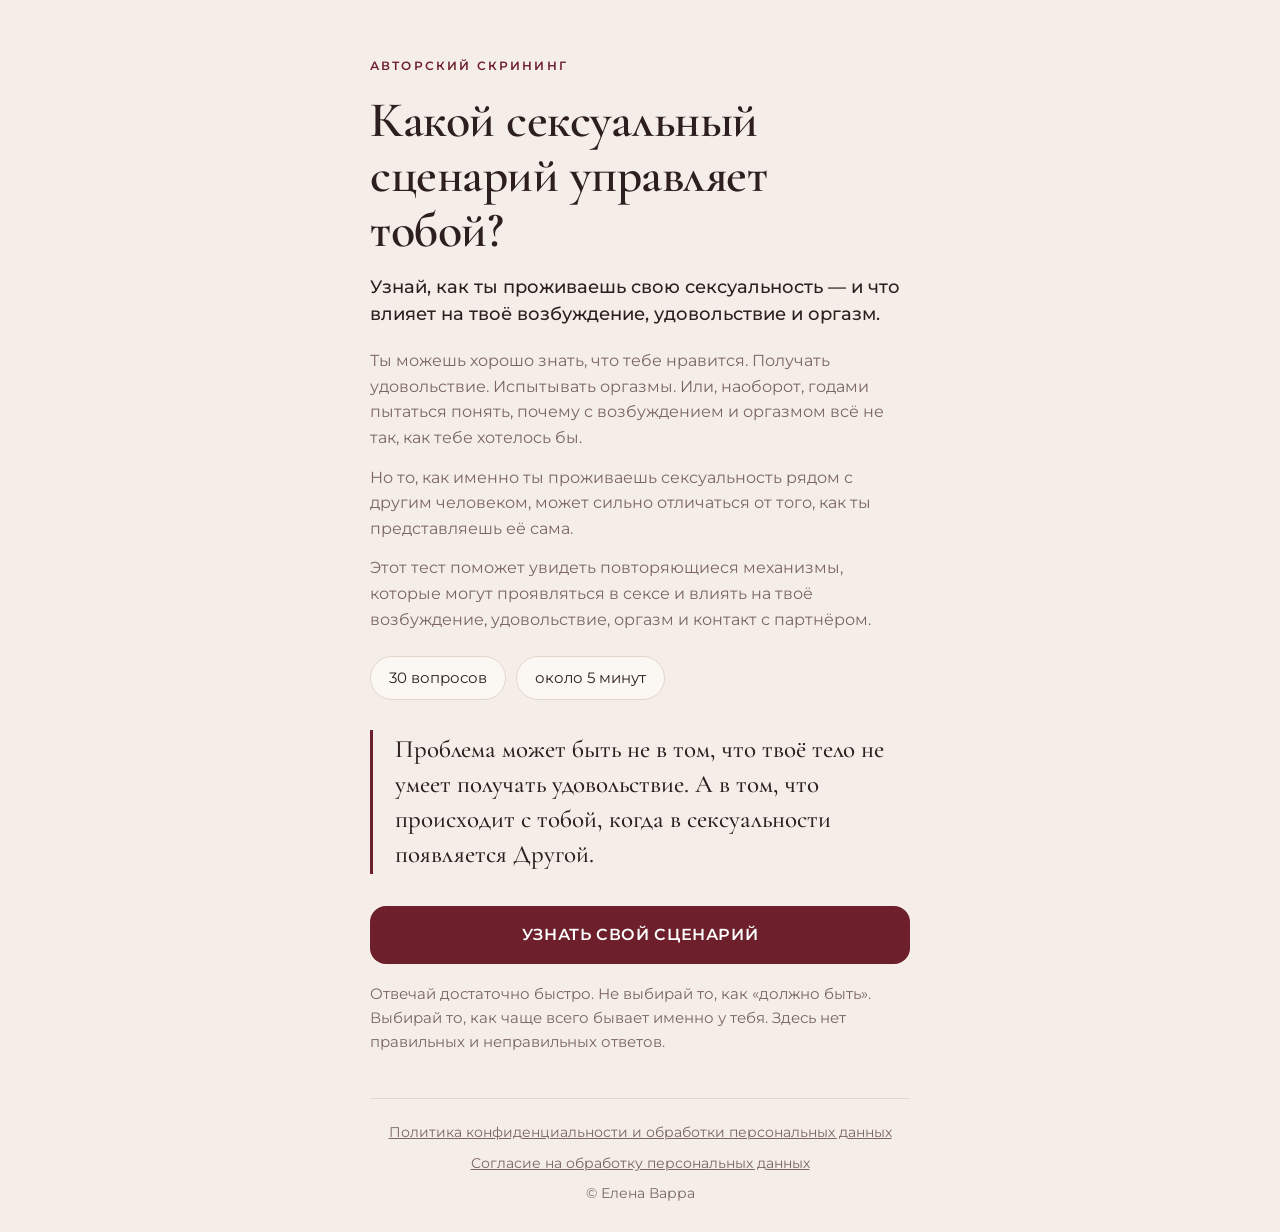
==== index.html @ c5487fa8 "Add files via upload" ====
<!doctype html>
<html lang="ru">
<head>
<meta charset="utf-8">
<meta name="viewport" content="width=device-width, initial-scale=1">
<title>Какой сексуальный сценарий управляет тобой?</title>
<meta name="description" content="Авторский скрининг: узнай, какие сценарии влияют на твоё возбуждение, удовольствие и оргазм.">
<link rel="preload" href="fonts/CormorantGaramond-normal-500-cyrillic.woff2" as="font" type="font/woff2" crossorigin>
<link rel="preload" href="fonts/Montserrat-normal-400-cyrillic.woff2" as="font" type="font/woff2" crossorigin>
<link rel="stylesheet" href="fonts.css">
<link rel="stylesheet" href="style.css">
</head>
<body>
<main class="wrap">
  <p class="loading" id="loading">Загрузка…</p>

  <section id="s-start" hidden>
    <p class="marker" id="start-marker"></p>
    <h1 id="start-title"></h1>
    <p class="subtitle" id="start-subtitle"></p>
    <div class="prose" id="start-texts"></div>
    <div class="chips" id="start-chips"></div>
    <blockquote class="accent" id="start-accent"></blockquote>
    <button class="btn" id="start-btn" type="button"></button>
    <p class="muted" id="start-instruction"></p>
  </section>

  <section id="s-question" hidden>
    <div class="q-top">
      <span class="muted small" id="q-counter"></span>
    </div>
    <div class="progress" aria-hidden="true"><i id="q-bar"></i></div>
    <p class="q-text" id="q-text"></p>
    <div class="options" id="q-options"></div>
    <button class="link-btn" id="q-back" type="button"></button>
  </section>

  <section id="s-form" hidden>
    <h2 id="form-title"></h2>
    <div class="prose" id="form-text"></div>
    <form id="lead-form" novalidate>
      <label class="field-label" for="f-name" id="form-name"></label>
      <input type="text" id="f-name" autocomplete="given-name">
      <span class="field-label" id="form-channel"></span>
      <div class="seg" id="f-methods" role="group"></div>
      <label class="field-label" for="f-contact" id="form-contact"></label>
      <input type="text" id="f-contact" autocomplete="off">
      <label class="consent">
        <input type="checkbox" id="f-consent">
        <span><span id="form-consent"></span> <a href="#consent" id="form-consent-link"></a></span>
      </label>
      <p class="error" id="f-error" role="alert"></p>
      <button class="btn" type="submit" id="form-btn"></button>
    </form>
    <button class="link-btn" id="form-back" type="button"></button>
  </section>

  <section id="s-result" hidden>
    <h1 id="r-title"></h1>
    <div class="prose" id="r-intro"></div>
    <div id="r-cards"></div>
    <p class="transition" id="r-transition"></p>
    <div class="consult" id="consult">
      <h2 id="c-title"></h2>
      <div class="prose" id="c-text"></div>
      <p class="price" id="c-price"></p>
      <button class="btn" id="c-btn" type="button" aria-expanded="false"></button>
      <div class="channels" id="c-channels" hidden>
        <p class="muted small" id="c-choose"></p>
        <div class="channel-grid" id="c-links"></div>
      </div>
    </div>
    <p class="center"><a class="text-link" id="r-channel" target="_blank" rel="noopener"></a></p>
    <p class="center"><button class="link-btn" id="r-restart" type="button"></button></p>
  </section>

  <footer class="footer" id="footer" hidden>
    <a href="#policy" id="footer-policy"></a>
    <a href="#consent" id="footer-consent"></a>
    <span class="muted small" id="footer-copyright"></span>
  </footer>
</main>

<div class="doc" id="doc" hidden role="dialog" aria-modal="true" aria-labelledby="doc-title">
  <div class="doc-inner">
    <button class="doc-close" id="doc-close" type="button" aria-label="Закрыть">×</button>
    <h2 id="doc-title"></h2>
    <div class="prose" id="doc-body"></div>
  </div>
</div>

<script src="config.js"></script>
<script src="content.js"></script>
<script src="app.js"></script>
</body>
</html>
---- fonts.css ----
@font-face {
  font-family: 'Cormorant Garamond';
  font-style: italic;
  font-weight: 500;
  font-display: swap;
  src: url(fonts/CormorantGaramond-italic-500-cyrillic.woff2) format('woff2');
  unicode-range: U+0301, U+0400-045F, U+0490-0491, U+04B0-04B1, U+2116;
}
@font-face {
  font-family: 'Cormorant Garamond';
  font-style: italic;
  font-weight: 500;
  font-display: swap;
  src: url(fonts/CormorantGaramond-italic-500-latin.woff2) format('woff2');
  unicode-range: U+0000-00FF, U+0131, U+0152-0153, U+02BB-02BC, U+02C6, U+02DA, U+02DC, U+0304, U+0308, U+0329, U+2000-206F, U+20AC, U+2122, U+2191, U+2193, U+2212, U+2215, U+FEFF, U+FFFD;
}
@font-face {
  font-family: 'Cormorant Garamond';
  font-style: normal;
  font-weight: 500;
  font-display: swap;
  src: url(fonts/CormorantGaramond-normal-500-cyrillic.woff2) format('woff2');
  unicode-range: U+0301, U+0400-045F, U+0490-0491, U+04B0-04B1, U+2116;
}
@font-face {
  font-family: 'Cormorant Garamond';
  font-style: normal;
  font-weight: 500;
  font-display: swap;
  src: url(fonts/CormorantGaramond-normal-500-latin.woff2) format('woff2');
  unicode-range: U+0000-00FF, U+0131, U+0152-0153, U+02BB-02BC, U+02C6, U+02DA, U+02DC, U+0304, U+0308, U+0329, U+2000-206F, U+20AC, U+2122, U+2191, U+2193, U+2212, U+2215, U+FEFF, U+FFFD;
}
@font-face {
  font-family: 'Cormorant Garamond';
  font-style: normal;
  font-weight: 600;
  font-display: swap;
  src: url(fonts/CormorantGaramond-normal-500-cyrillic.woff2) format('woff2');
  unicode-range: U+0301, U+0400-045F, U+0490-0491, U+04B0-04B1, U+2116;
}
@font-face {
  font-family: 'Cormorant Garamond';
  font-style: normal;
  font-weight: 600;
  font-display: swap;
  src: url(fonts/CormorantGaramond-normal-500-latin.woff2) format('woff2');
  unicode-range: U+0000-00FF, U+0131, U+0152-0153, U+02BB-02BC, U+02C6, U+02DA, U+02DC, U+0304, U+0308, U+0329, U+2000-206F, U+20AC, U+2122, U+2191, U+2193, U+2212, U+2215, U+FEFF, U+FFFD;
}
@font-face {
  font-family: 'Montserrat';
  font-style: normal;
  font-weight: 400;
  font-display: swap;
  src: url(fonts/Montserrat-normal-400-cyrillic.woff2) format('woff2');
  unicode-range: U+0301, U+0400-045F, U+0490-0491, U+04B0-04B1, U+2116;
}
@font-face {
  font-family: 'Montserrat';
  font-style: normal;
  font-weight: 400;
  font-display: swap;
  src: url(fonts/Montserrat-normal-400-latin.woff2) format('woff2');
  unicode-range: U+0000-00FF, U+0131, U+0152-0153, U+02BB-02BC, U+02C6, U+02DA, U+02DC, U+0304, U+0308, U+0329, U+2000-206F, U+20AC, U+2122, U+2191, U+2193, U+2212, U+2215, U+FEFF, U+FFFD;
}
@font-face {
  font-family: 'Montserrat';
  font-style: normal;
  font-weight: 500;
  font-display: swap;
  src: url(fonts/Montserrat-normal-400-cyrillic.woff2) format('woff2');
  unicode-range: U+0301, U+0400-045F, U+0490-0491, U+04B0-04B1, U+2116;
}
@font-face {
  font-family: 'Montserrat';
  font-style: normal;
  font-weight: 500;
  font-display: swap;
  src: url(fonts/Montserrat-normal-400-latin.woff2) format('woff2');
  unicode-range: U+0000-00FF, U+0131, U+0152-0153, U+02BB-02BC, U+02C6, U+02DA, U+02DC, U+0304, U+0308, U+0329, U+2000-206F, U+20AC, U+2122, U+2191, U+2193, U+2212, U+2215, U+FEFF, U+FFFD;
}
@font-face {
  font-family: 'Montserrat';
  font-style: normal;
  font-weight: 600;
  font-display: swap;
  src: url(fonts/Montserrat-normal-400-cyrillic.woff2) format('woff2');
  unicode-range: U+0301, U+0400-045F, U+0490-0491, U+04B0-04B1, U+2116;
}
@font-face {
  font-family: 'Montserrat';
  font-style: normal;
  font-weight: 600;
  font-display: swap;
  src: url(fonts/Montserrat-normal-400-latin.woff2) format('woff2');
  unicode-range: U+0000-00FF, U+0131, U+0152-0153, U+02BB-02BC, U+02C6, U+02DA, U+02DC, U+0304, U+0308, U+0329, U+2000-206F, U+20AC, U+2122, U+2191, U+2193, U+2212, U+2215, U+FEFF, U+FFFD;
}
---- style.css ----
:root {
  --bg: #f5eee8;
  --surface: #fbf8f4;
  --sand: #ecdfd4;
  --text: #2d1f1f;
  --muted: #7b6660;
  --line: #e4d6cb;
  --accent: #6d1f2b;
  --accent-dark: #551622;
  --accent-soft: #f2e4e1;
  --error: #a3362a;
  --serif: "Cormorant Garamond", Georgia, "Times New Roman", serif;
  --sans: "Montserrat", system-ui, -apple-system, "Segoe UI", Roboto, Arial, sans-serif;
}

* { box-sizing: border-box; }
html { -webkit-text-size-adjust: 100%; }
body { margin: 0; background: var(--bg); color: var(--text); font: 400 16px/1.6 var(--sans); }
.wrap { max-width: 580px; margin: 0 auto; padding: 36px 20px 28px; }
[hidden] { display: none !important; }

h1, h2, h3 { font-family: var(--serif); font-weight: 600; line-height: 1.1; margin: 0 0 16px; color: var(--text); }
h1 { font-size: 42px; letter-spacing: -.01em; }
h2 { font-size: 34px; }
h3 { font-size: 30px; }
p { margin: 0 0 14px; }
.prose p { margin: 0 0 14px; }
.muted { color: var(--muted); }
.small { font-size: 14px; }
.center { text-align: center; }
.loading { text-align: center; color: var(--muted); padding: 80px 0; }

.marker { font-size: 12px; font-weight: 600; letter-spacing: .18em; text-transform: uppercase; color: var(--accent); margin-bottom: 18px; }
.subtitle { font-size: 18px; font-weight: 500; line-height: 1.5; margin-bottom: 20px; }
#start-texts { color: var(--muted); }

.chips { display: flex; flex-wrap: wrap; gap: 10px; margin: 24px 0 30px; }
.chip { background: var(--surface); border: 1.5px solid var(--line); border-radius: 999px; padding: 9px 18px; font-size: 15px; }

.accent { margin: 0 0 32px; padding: 2px 0 2px 22px; border-left: 3px solid var(--accent); font-family: var(--serif); font-size: 25px; line-height: 1.4; }

.btn { display: block; width: 100%; min-height: 58px; border: 0; border-radius: 16px; background: var(--accent); color: #fff; font: 600 16px/1.3 var(--sans); letter-spacing: .04em; padding: 16px 20px; cursor: pointer; transition: background .15s; }
.btn:hover { background: var(--accent-dark); }
.btn:focus-visible, .opt:focus-visible, .seg button:focus-visible, .link-btn:focus-visible, a:focus-visible { outline: 3px solid rgba(109, 31, 43, .35); outline-offset: 2px; }
#start-btn + .muted { margin-top: 18px; font-size: 15px; }

.link-btn { appearance: none; border: 0; background: none; color: var(--muted); font: inherit; font-size: 15px; padding: 10px 0; cursor: pointer; }
.link-btn:hover { color: var(--text); }
.text-link { color: var(--accent); font-weight: 500; }

.progress { height: 4px; background: var(--line); border-radius: 99px; overflow: hidden; margin: 10px 0 30px; }
.progress > i { display: block; height: 100%; width: 0; background: var(--accent); transition: width .25s; }
.q-text { font-family: var(--serif); font-size: 27px; font-weight: 500; line-height: 1.3; margin-bottom: 26px; min-height: 3.9em; }
.options { display: grid; gap: 10px; margin-bottom: 14px; }
.opt { display: flex; align-items: center; gap: 14px; width: 100%; min-height: 56px; text-align: left; background: var(--surface); border: 1.5px solid var(--line); border-radius: 14px; padding: 10px 16px; font: inherit; color: inherit; cursor: pointer; transition: border-color .15s, background .15s; }
.opt:hover { border-color: var(--accent); }
.opt.sel { border-color: var(--accent); background: var(--accent-soft); }
.opt b { flex: none; width: 32px; height: 32px; border-radius: 50%; display: grid; place-items: center; background: var(--sand); color: var(--accent); font-weight: 600; }
.opt.sel b { background: var(--accent); color: #fff; }

.field-label { display: block; font-weight: 600; font-size: 15px; margin: 20px 0 8px; }
input[type=text] { width: 100%; min-height: 52px; padding: 12px 16px; border: 1.5px solid var(--line); border-radius: 14px; background: var(--surface); font: inherit; color: inherit; }
input[type=text]:focus { outline: none; border-color: var(--accent); }
.seg { display: grid; grid-template-columns: repeat(4, 1fr); gap: 8px; }
.seg button { min-height: 48px; border: 1.5px solid var(--line); background: var(--surface); border-radius: 12px; padding: 8px 6px; font: inherit; font-size: 14px; color: inherit; cursor: pointer; }
.seg button.sel { border-color: var(--accent); background: var(--accent-soft); font-weight: 600; }
.consent { display: flex; gap: 12px; align-items: flex-start; margin: 22px 0 6px; font-size: 14px; color: var(--muted); cursor: pointer; }
.consent input { flex: none; width: 20px; height: 20px; margin: 1px 0 0; accent-color: var(--accent); }
.consent a { color: var(--accent); }
.error { color: var(--error); font-size: 14px; min-height: 22px; margin: 6px 0 12px; }
#form-back { margin-top: 8px; }

.card { background: var(--surface); border: 1.5px solid var(--line); border-radius: 22px; padding: 26px 22px; margin: 22px 0; }
.card h3 { color: var(--accent); margin-bottom: 18px; }
.label { font-size: 12px; font-weight: 600; letter-spacing: .14em; text-transform: uppercase; color: var(--muted); margin: 0 0 8px; }
.program { margin: 0 0 22px; padding-left: 18px; border-left: 3px solid var(--accent); font-family: var(--serif); font-style: italic; font-size: 23px; line-height: 1.35; }
.reflect { background: var(--sand); border-radius: 16px; padding: 18px 18px 6px; margin-top: 20px; }
.reflect p:last-child { font-family: var(--serif); font-style: italic; font-size: 21px; line-height: 1.4; }
.transition { font-family: var(--serif); font-size: 25px; line-height: 1.35; text-align: center; margin: 34px 8px; }

.consult { background: var(--surface); border: 1.5px solid var(--accent); border-radius: 22px; padding: 28px 22px; margin: 30px 0 24px; }
.consult h2 { font-size: 32px; }
.price { font-weight: 600; font-size: 17px; margin: 18px 0 16px; }
.channels { margin-top: 18px; }
.channel-grid { display: grid; grid-template-columns: repeat(3, 1fr); gap: 8px; }
.channel-grid a { display: flex; align-items: center; justify-content: center; min-height: 50px; border: 1.5px solid var(--line); border-radius: 12px; background: #fff; color: var(--text); font-weight: 600; font-size: 14px; text-decoration: none; }
.channel-grid a:hover { border-color: var(--accent); color: var(--accent); }

.footer { display: flex; flex-direction: column; align-items: center; gap: 8px; margin-top: 44px; padding-top: 22px; border-top: 1px solid var(--line); text-align: center; font-size: 14px; }
.footer a { color: var(--muted); }

.doc { position: fixed; inset: 0; background: var(--bg); overflow-y: auto; z-index: 10; }
.doc-inner { max-width: 680px; margin: 0 auto; padding: 56px 20px 40px; position: relative; }
.doc-close { position: absolute; top: 12px; right: 12px; width: 44px; height: 44px; border: 0; background: none; font-size: 32px; line-height: 1; color: var(--muted); cursor: pointer; }
.doc h2 { font-size: 30px; padding-right: 36px; }

@media (min-width: 640px) {
  .wrap { padding-top: 56px; }
  h1 { font-size: 50px; }
  .q-text { font-size: 30px; }
}
@media (max-width: 420px) {
  h1 { font-size: 36px; }
  h2 { font-size: 30px; }
  .seg { grid-template-columns: repeat(2, 1fr); }
  .channel-grid { grid-template-columns: 1fr; }
  .accent { font-size: 23px; }
}
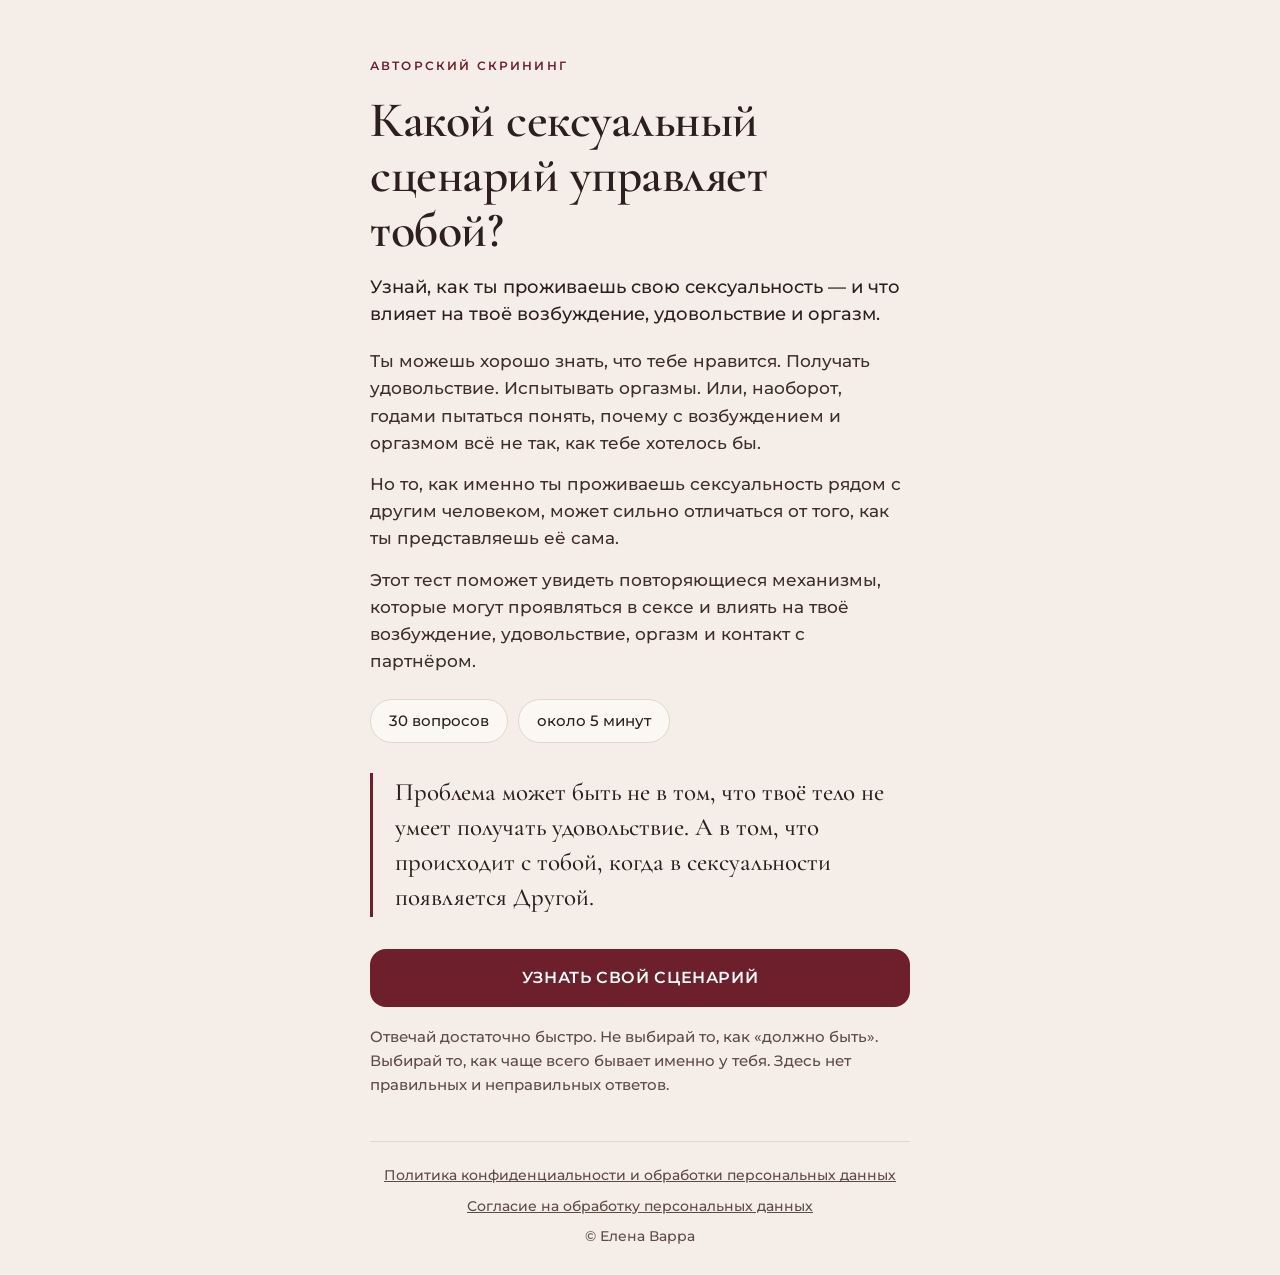
==== commit d48778c6: "Add files via upload" ====
--- a/index.html
+++ b/index.html
@@ -1,96 +1,96 @@
-<!doctype html>
-<html lang="ru">
-<head>
-<meta charset="utf-8">
-<meta name="viewport" content="width=device-width, initial-scale=1">
-<title>Какой сексуальный сценарий управляет тобой?</title>
-<meta name="description" content="Авторский скрининг: узнай, какие сценарии влияют на твоё возбуждение, удовольствие и оргазм.">
-<link rel="preload" href="fonts/CormorantGaramond-normal-500-cyrillic.woff2" as="font" type="font/woff2" crossorigin>
-<link rel="preload" href="fonts/Montserrat-normal-400-cyrillic.woff2" as="font" type="font/woff2" crossorigin>
-<link rel="stylesheet" href="fonts.css">
-<link rel="stylesheet" href="style.css">
-</head>
-<body>
-<main class="wrap">
-  <p class="loading" id="loading">Загрузка…</p>
-
-  <section id="s-start" hidden>
-    <p class="marker" id="start-marker"></p>
-    <h1 id="start-title"></h1>
-    <p class="subtitle" id="start-subtitle"></p>
-    <div class="prose" id="start-texts"></div>
-    <div class="chips" id="start-chips"></div>
-    <blockquote class="accent" id="start-accent"></blockquote>
-    <button class="btn" id="start-btn" type="button"></button>
-    <p class="muted" id="start-instruction"></p>
-  </section>
-
-  <section id="s-question" hidden>
-    <div class="q-top">
-      <span class="muted small" id="q-counter"></span>
-    </div>
-    <div class="progress" aria-hidden="true"><i id="q-bar"></i></div>
-    <p class="q-text" id="q-text"></p>
-    <div class="options" id="q-options"></div>
-    <button class="link-btn" id="q-back" type="button"></button>
-  </section>
-
-  <section id="s-form" hidden>
-    <h2 id="form-title"></h2>
-    <div class="prose" id="form-text"></div>
-    <form id="lead-form" novalidate>
-      <label class="field-label" for="f-name" id="form-name"></label>
-      <input type="text" id="f-name" autocomplete="given-name">
-      <span class="field-label" id="form-channel"></span>
-      <div class="seg" id="f-methods" role="group"></div>
-      <label class="field-label" for="f-contact" id="form-contact"></label>
-      <input type="text" id="f-contact" autocomplete="off">
-      <label class="consent">
-        <input type="checkbox" id="f-consent">
-        <span><span id="form-consent"></span> <a href="#consent" id="form-consent-link"></a></span>
-      </label>
-      <p class="error" id="f-error" role="alert"></p>
-      <button class="btn" type="submit" id="form-btn"></button>
-    </form>
-    <button class="link-btn" id="form-back" type="button"></button>
-  </section>
-
-  <section id="s-result" hidden>
-    <h1 id="r-title"></h1>
-    <div class="prose" id="r-intro"></div>
-    <div id="r-cards"></div>
-    <p class="transition" id="r-transition"></p>
-    <div class="consult" id="consult">
-      <h2 id="c-title"></h2>
-      <div class="prose" id="c-text"></div>
-      <p class="price" id="c-price"></p>
-      <button class="btn" id="c-btn" type="button" aria-expanded="false"></button>
-      <div class="channels" id="c-channels" hidden>
-        <p class="muted small" id="c-choose"></p>
-        <div class="channel-grid" id="c-links"></div>
-      </div>
-    </div>
-    <p class="center"><a class="text-link" id="r-channel" target="_blank" rel="noopener"></a></p>
-    <p class="center"><button class="link-btn" id="r-restart" type="button"></button></p>
-  </section>
-
-  <footer class="footer" id="footer" hidden>
-    <a href="#policy" id="footer-policy"></a>
-    <a href="#consent" id="footer-consent"></a>
-    <span class="muted small" id="footer-copyright"></span>
-  </footer>
-</main>
-
-<div class="doc" id="doc" hidden role="dialog" aria-modal="true" aria-labelledby="doc-title">
-  <div class="doc-inner">
-    <button class="doc-close" id="doc-close" type="button" aria-label="Закрыть">×</button>
-    <h2 id="doc-title"></h2>
-    <div class="prose" id="doc-body"></div>
-  </div>
-</div>
-
-<script src="config.js"></script>
-<script src="content.js"></script>
-<script src="app.js"></script>
-</body>
-</html>
+<!doctype html>
+<html lang="ru">
+<head>
+<meta charset="utf-8">
+<meta name="viewport" content="width=device-width, initial-scale=1">
+<title>Какой сексуальный сценарий управляет тобой?</title>
+<meta name="description" content="Авторский скрининг: узнай, какие сценарии влияют на твоё возбуждение, удовольствие и оргазм.">
+<link rel="preload" href="fonts/CormorantGaramond-normal-500-cyrillic.woff2" as="font" type="font/woff2" crossorigin>
+<link rel="preload" href="fonts/Montserrat-normal-400-cyrillic.woff2" as="font" type="font/woff2" crossorigin>
+<link rel="stylesheet" href="fonts.css?v=202609222244">
+<link rel="stylesheet" href="style.css?v=202609222244">
+</head>
+<body>
+<main class="wrap">
+  <p class="loading" id="loading">Загрузка…</p>
+
+  <section id="s-start" hidden>
+    <p class="marker" id="start-marker"></p>
+    <h1 id="start-title"></h1>
+    <p class="subtitle" id="start-subtitle"></p>
+    <div class="prose" id="start-texts"></div>
+    <div class="chips" id="start-chips"></div>
+    <blockquote class="accent" id="start-accent"></blockquote>
+    <button class="btn" id="start-btn" type="button"></button>
+    <p class="muted" id="start-instruction"></p>
+  </section>
+
+  <section id="s-question" hidden>
+    <div class="q-top">
+      <span class="muted small" id="q-counter"></span>
+    </div>
+    <div class="progress" aria-hidden="true"><i id="q-bar"></i></div>
+    <p class="q-text" id="q-text"></p>
+    <div class="options" id="q-options"></div>
+    <button class="link-btn" id="q-back" type="button"></button>
+  </section>
+
+  <section id="s-form" hidden>
+    <h2 id="form-title"></h2>
+    <div class="prose" id="form-text"></div>
+    <form id="lead-form" novalidate>
+      <label class="field-label" for="f-name" id="form-name"></label>
+      <input type="text" id="f-name" autocomplete="given-name">
+      <span class="field-label" id="form-channel"></span>
+      <div class="seg" id="f-methods" role="group"></div>
+      <label class="field-label" for="f-contact" id="form-contact"></label>
+      <input type="text" id="f-contact" autocomplete="off">
+      <label class="consent">
+        <input type="checkbox" id="f-consent">
+        <span><span id="form-consent"></span> <a href="#consent" id="form-consent-link"></a></span>
+      </label>
+      <p class="error" id="f-error" role="alert"></p>
+      <button class="btn" type="submit" id="form-btn"></button>
+    </form>
+    <button class="link-btn" id="form-back" type="button"></button>
+  </section>
+
+  <section id="s-result" hidden>
+    <h1 id="r-title"></h1>
+    <div class="prose" id="r-intro"></div>
+    <div id="r-cards"></div>
+    <p class="transition" id="r-transition"></p>
+    <div class="consult" id="consult">
+      <h2 id="c-title"></h2>
+      <div class="prose" id="c-text"></div>
+      <p class="price" id="c-price"></p>
+      <button class="btn" id="c-btn" type="button" aria-expanded="false"></button>
+      <div class="channels" id="c-channels" hidden>
+        <p class="muted small" id="c-choose"></p>
+        <div class="channel-grid" id="c-links"></div>
+      </div>
+    </div>
+    <p class="center"><a class="text-link" id="r-channel" target="_blank" rel="noopener"></a></p>
+    <p class="center"><button class="link-btn" id="r-restart" type="button"></button></p>
+  </section>
+
+  <footer class="footer" id="footer" hidden>
+    <a href="#policy" id="footer-policy"></a>
+    <a href="#consent" id="footer-consent"></a>
+    <span class="muted small" id="footer-copyright"></span>
+  </footer>
+</main>
+
+<div class="doc" id="doc" hidden role="dialog" aria-modal="true" aria-labelledby="doc-title">
+  <div class="doc-inner">
+    <button class="doc-close" id="doc-close" type="button" aria-label="Закрыть">×</button>
+    <h2 id="doc-title"></h2>
+    <div class="prose" id="doc-body"></div>
+  </div>
+</div>
+
+<script src="config.js?v=202609222244"></script>
+<script src="content.js?v=202609222244"></script>
+<script src="app.js?v=202609222244"></script>
+</body>
+</html>
--- a/style.css
+++ b/style.css
@@ -3,7 +3,7 @@
   --surface: #fbf8f4;
   --sand: #ecdfd4;
   --text: #2d1f1f;
-  --muted: #7b6660;
+  --muted: #5f4b46;
   --line: #e4d6cb;
   --accent: #6d1f2b;
   --accent-dark: #551622;
@@ -15,7 +15,7 @@
 
 * { box-sizing: border-box; }
 html { -webkit-text-size-adjust: 100%; }
-body { margin: 0; background: var(--bg); color: var(--text); font: 400 16px/1.6 var(--sans); }
+body { margin: 0; background: var(--bg); color: var(--text); font: 500 17px/1.6 var(--sans); }
 .wrap { max-width: 580px; margin: 0 auto; padding: 36px 20px 28px; }
 [hidden] { display: none !important; }
 
@@ -32,7 +32,8 @@
 
 .marker { font-size: 12px; font-weight: 600; letter-spacing: .18em; text-transform: uppercase; color: var(--accent); margin-bottom: 18px; }
 .subtitle { font-size: 18px; font-weight: 500; line-height: 1.5; margin-bottom: 20px; }
-#start-texts { color: var(--muted); }
+#start-texts { color: #3f2e2b; font-weight: 500; }
+#start-instruction, .footer, .hint, #form-text { color: var(--muted); }
 
 .chips { display: flex; flex-wrap: wrap; gap: 10px; margin: 24px 0 30px; }
 .chip { background: var(--surface); border: 1.5px solid var(--line); border-radius: 999px; padding: 9px 18px; font-size: 15px; }
@@ -50,7 +51,7 @@
 
 .progress { height: 4px; background: var(--line); border-radius: 99px; overflow: hidden; margin: 10px 0 30px; }
 .progress > i { display: block; height: 100%; width: 0; background: var(--accent); transition: width .25s; }
-.q-text { font-family: var(--serif); font-size: 27px; font-weight: 500; line-height: 1.3; margin-bottom: 26px; min-height: 3.9em; }
+.q-text { font-family: var(--serif); font-size: 28px; font-weight: 600; line-height: 1.3; margin-bottom: 26px; min-height: 3.9em; }
 .options { display: grid; gap: 10px; margin-bottom: 14px; }
 .opt { display: flex; align-items: center; gap: 14px; width: 100%; min-height: 56px; text-align: left; background: var(--surface); border: 1.5px solid var(--line); border-radius: 14px; padding: 10px 16px; font: inherit; color: inherit; cursor: pointer; transition: border-color .15s, background .15s; }
 .opt:hover { border-color: var(--accent); }
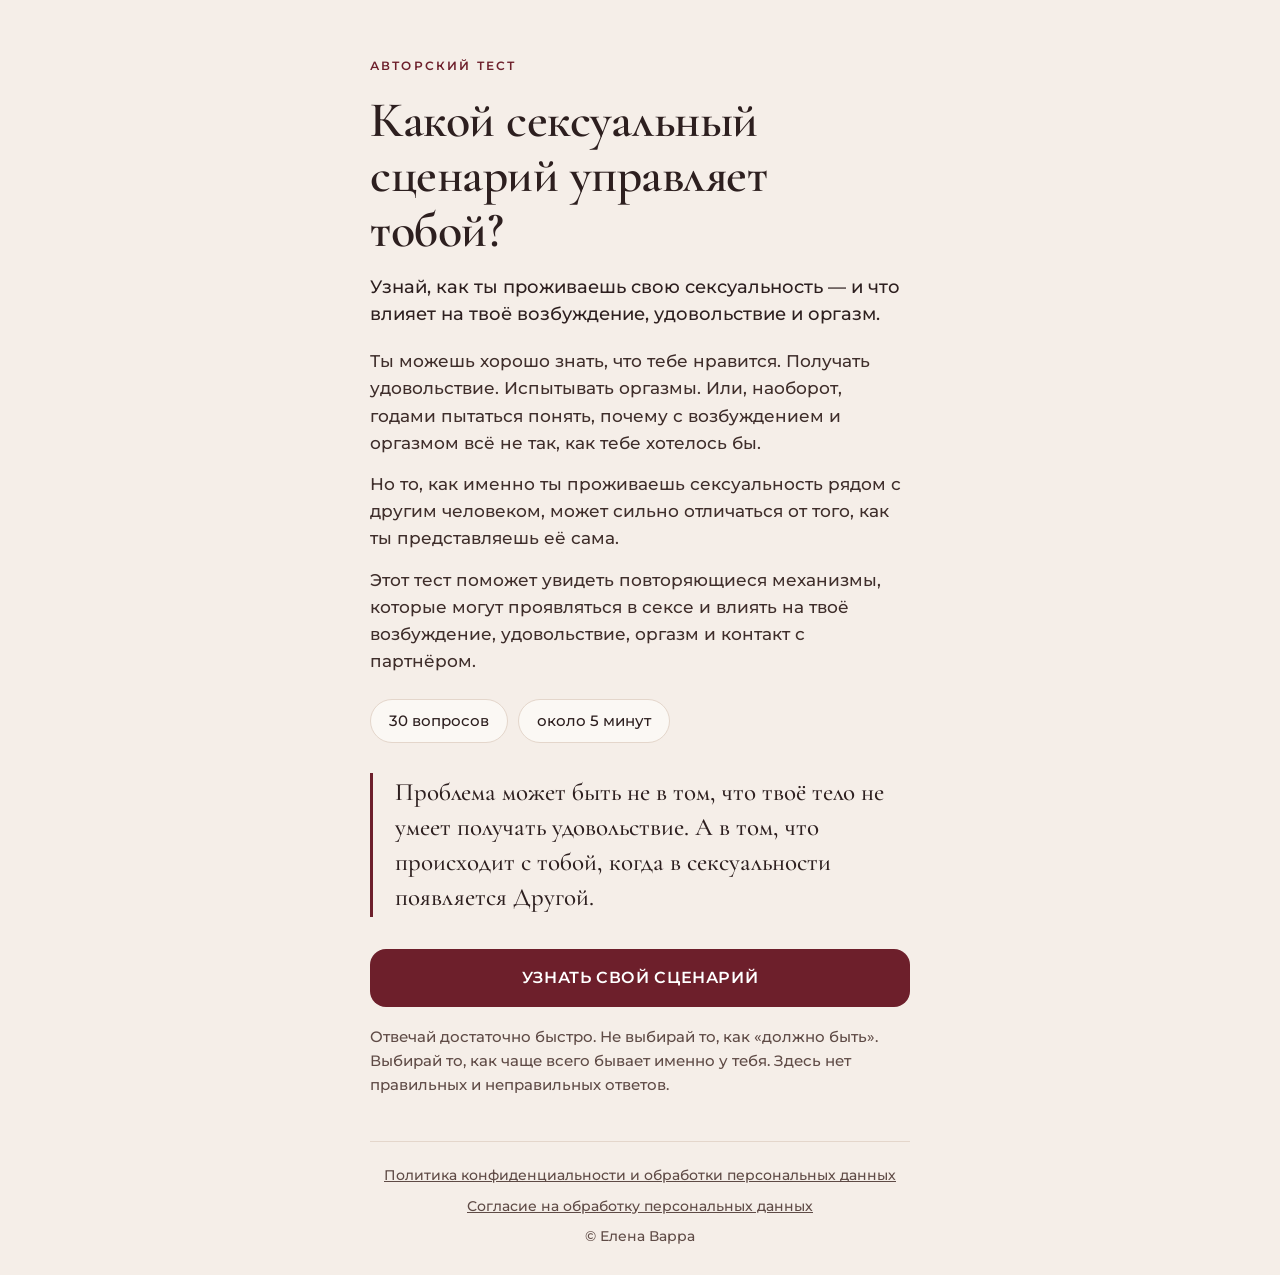
==== commit 482fde06: "Add files via upload" ====
--- a/index.html
+++ b/index.html
@@ -7,8 +7,8 @@
 <meta name="description" content="Авторский скрининг: узнай, какие сценарии влияют на твоё возбуждение, удовольствие и оргазм.">
 <link rel="preload" href="fonts/CormorantGaramond-normal-500-cyrillic.woff2" as="font" type="font/woff2" crossorigin>
 <link rel="preload" href="fonts/Montserrat-normal-400-cyrillic.woff2" as="font" type="font/woff2" crossorigin>
-<link rel="stylesheet" href="fonts.css?v=202609222244">
-<link rel="stylesheet" href="style.css?v=202609222244">
+<link rel="stylesheet" href="fonts.css?v=202609230021">
+<link rel="stylesheet" href="style.css?v=202609230021">
 </head>
 <body>
 <main class="wrap">
@@ -47,7 +47,7 @@
       <input type="text" id="f-contact" autocomplete="off">
       <label class="consent">
         <input type="checkbox" id="f-consent">
-        <span><span id="form-consent"></span> <a href="#consent" id="form-consent-link"></a></span>
+        <span><span id="form-consent"></span> <a href="consent.html" target="_blank" rel="noopener" id="form-consent-link"></a></span>
       </label>
       <p class="error" id="f-error" role="alert"></p>
       <button class="btn" type="submit" id="form-btn"></button>
@@ -75,22 +75,15 @@
   </section>
 
   <footer class="footer" id="footer" hidden>
-    <a href="#policy" id="footer-policy"></a>
-    <a href="#consent" id="footer-consent"></a>
+    <a href="policy.html" target="_blank" rel="noopener" id="footer-policy"></a>
+    <a href="consent.html" target="_blank" rel="noopener" id="footer-consent"></a>
     <span class="muted small" id="footer-copyright"></span>
   </footer>
 </main>
 
-<div class="doc" id="doc" hidden role="dialog" aria-modal="true" aria-labelledby="doc-title">
-  <div class="doc-inner">
-    <button class="doc-close" id="doc-close" type="button" aria-label="Закрыть">×</button>
-    <h2 id="doc-title"></h2>
-    <div class="prose" id="doc-body"></div>
-  </div>
-</div>
-
-<script src="config.js?v=202609222244"></script>
-<script src="content.js?v=202609222244"></script>
-<script src="app.js?v=202609222244"></script>
+<script src="config.js?v=202609230021"></script>
+<script src="content.js?v=202609230021"></script>
+<script src="sheet.js?v=202609230021"></script>
+<script src="app.js?v=202609230021"></script>
 </body>
 </html>
--- a/style.css
+++ b/style.css
@@ -62,7 +62,7 @@
 .field-label { display: block; font-weight: 600; font-size: 15px; margin: 20px 0 8px; }
 input[type=text] { width: 100%; min-height: 52px; padding: 12px 16px; border: 1.5px solid var(--line); border-radius: 14px; background: var(--surface); font: inherit; color: inherit; }
 input[type=text]:focus { outline: none; border-color: var(--accent); }
-.seg { display: grid; grid-template-columns: repeat(4, 1fr); gap: 8px; }
+.seg { display: grid; grid-template-columns: repeat(3, 1fr); gap: 8px; }
 .seg button { min-height: 48px; border: 1.5px solid var(--line); background: var(--surface); border-radius: 12px; padding: 8px 6px; font: inherit; font-size: 14px; color: inherit; cursor: pointer; }
 .seg button.sel { border-color: var(--accent); background: var(--accent-soft); font-weight: 600; }
 .consent { display: flex; gap: 12px; align-items: flex-start; margin: 22px 0 6px; font-size: 14px; color: var(--muted); cursor: pointer; }
@@ -90,10 +90,8 @@
 .footer { display: flex; flex-direction: column; align-items: center; gap: 8px; margin-top: 44px; padding-top: 22px; border-top: 1px solid var(--line); text-align: center; font-size: 14px; }
 .footer a { color: var(--muted); }
 
-.doc { position: fixed; inset: 0; background: var(--bg); overflow-y: auto; z-index: 10; }
-.doc-inner { max-width: 680px; margin: 0 auto; padding: 56px 20px 40px; position: relative; }
-.doc-close { position: absolute; top: 12px; right: 12px; width: 44px; height: 44px; border: 0; background: none; font-size: 32px; line-height: 1; color: var(--muted); cursor: pointer; }
-.doc h2 { font-size: 30px; padding-right: 36px; }
+#doc h1 { font-size: 30px; margin-bottom: 20px; }
+#doc .prose { margin-bottom: 28px; }
 
 @media (min-width: 640px) {
   .wrap { padding-top: 56px; }
@@ -103,7 +101,7 @@
 @media (max-width: 420px) {
   h1 { font-size: 36px; }
   h2 { font-size: 30px; }
-  .seg { grid-template-columns: repeat(2, 1fr); }
+  .seg button { font-size: 13px; padding: 8px 2px; }
   .channel-grid { grid-template-columns: 1fr; }
   .accent { font-size: 23px; }
 }
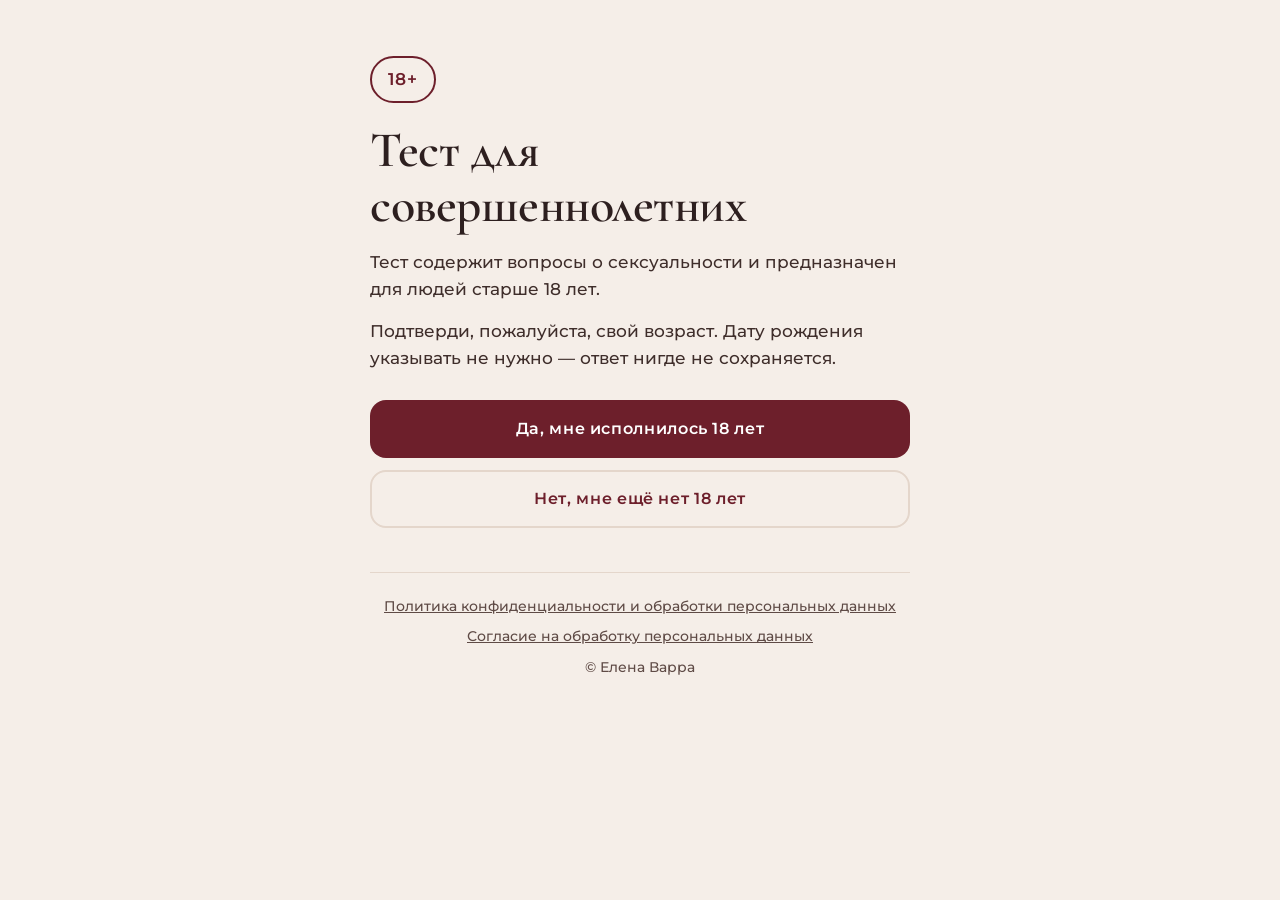
==== commit e7a3008b: "Add files via upload" ====
--- a/index.html
+++ b/index.html
@@ -7,12 +7,23 @@
 <meta name="description" content="Авторский скрининг: узнай, какие сценарии влияют на твоё возбуждение, удовольствие и оргазм.">
 <link rel="preload" href="fonts/CormorantGaramond-normal-500-cyrillic.woff2" as="font" type="font/woff2" crossorigin>
 <link rel="preload" href="fonts/Montserrat-normal-400-cyrillic.woff2" as="font" type="font/woff2" crossorigin>
-<link rel="stylesheet" href="fonts.css?v=202609230021">
-<link rel="stylesheet" href="style.css?v=202609230021">
+<link rel="stylesheet" href="fonts.css?v=202609232202">
+<link rel="stylesheet" href="style.css?v=202609232202">
 </head>
 <body>
 <main class="wrap">
   <p class="loading" id="loading">Загрузка…</p>
+
+  <section id="s-age" hidden>
+    <p class="age-badge" id="age-badge"></p>
+    <h1 id="age-title"></h1>
+    <div class="prose" id="age-text"></div>
+    <div id="age-ask">
+      <button class="btn" id="age-yes" type="button"></button>
+      <button class="btn ghost" id="age-no" type="button"></button>
+    </div>
+    <p class="age-denied" id="age-denied" hidden role="alert"></p>
+  </section>
 
   <section id="s-start" hidden>
     <p class="marker" id="start-marker"></p>
@@ -81,9 +92,9 @@
   </footer>
 </main>
 
-<script src="config.js?v=202609230021"></script>
-<script src="content.js?v=202609230021"></script>
-<script src="sheet.js?v=202609230021"></script>
-<script src="app.js?v=202609230021"></script>
+<script src="config.js?v=202609232202"></script>
+<script src="content.js?v=202609232202"></script>
+<script src="sheet.js?v=202609232202"></script>
+<script src="app.js?v=202609232202"></script>
 </body>
 </html>
--- a/style.css
+++ b/style.css
@@ -44,6 +44,13 @@
 .btn:hover { background: var(--accent-dark); }
 .btn:focus-visible, .opt:focus-visible, .seg button:focus-visible, .link-btn:focus-visible, a:focus-visible { outline: 3px solid rgba(109, 31, 43, .35); outline-offset: 2px; }
 #start-btn + .muted { margin-top: 18px; font-size: 15px; }
+
+.age-badge { display: inline-block; margin: 0 0 20px; padding: 8px 16px; border: 2px solid var(--accent); border-radius: 999px; color: var(--accent); font-size: 17px; font-weight: 700; letter-spacing: .06em; }
+#age-text { color: #3f2e2b; }
+#age-ask { display: flex; flex-direction: column; gap: 12px; margin-top: 28px; }
+.btn.ghost { background: transparent; color: var(--accent); border: 2px solid var(--line); }
+.btn.ghost:hover { background: var(--accent-soft); }
+.age-denied { margin-top: 28px; padding: 18px 20px; background: var(--surface); border: 1.5px solid var(--line); border-radius: 16px; color: var(--muted); }
 
 .link-btn { appearance: none; border: 0; background: none; color: var(--muted); font: inherit; font-size: 15px; padding: 10px 0; cursor: pointer; }
 .link-btn:hover { color: var(--text); }
